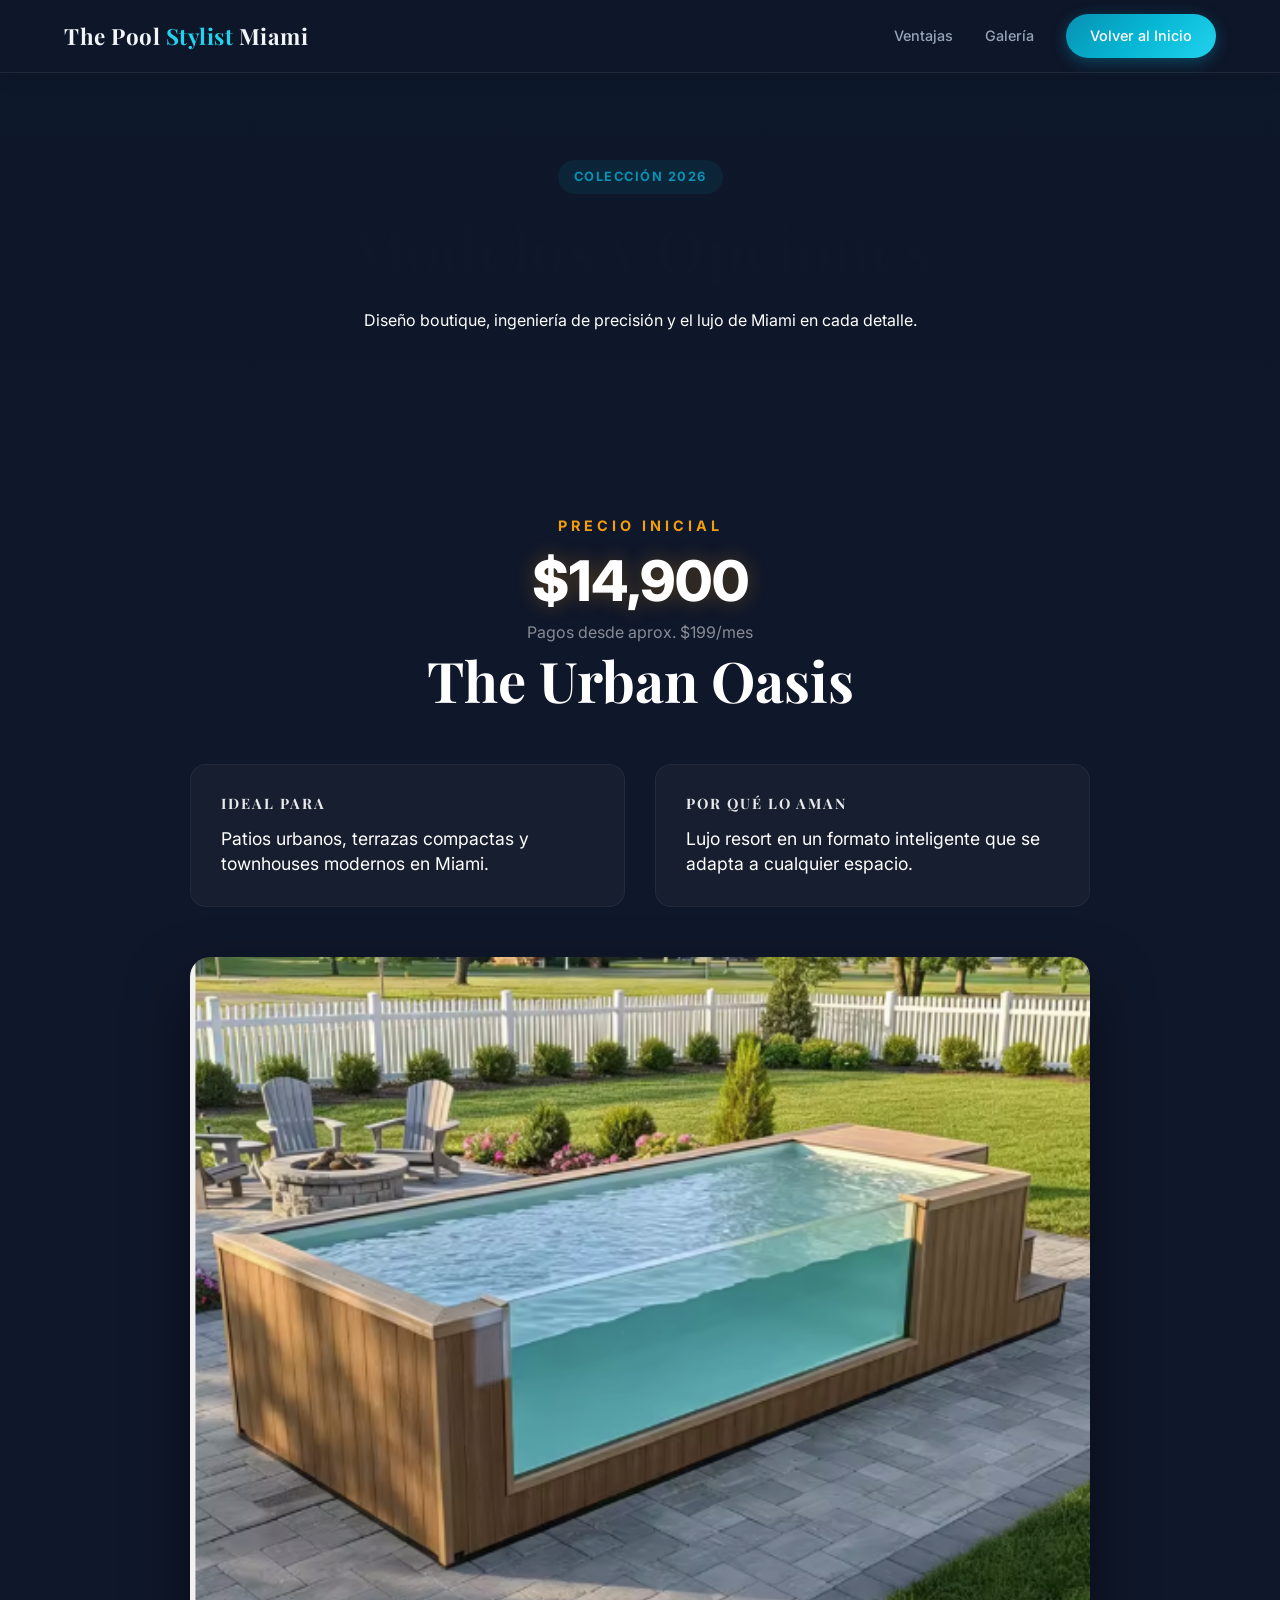
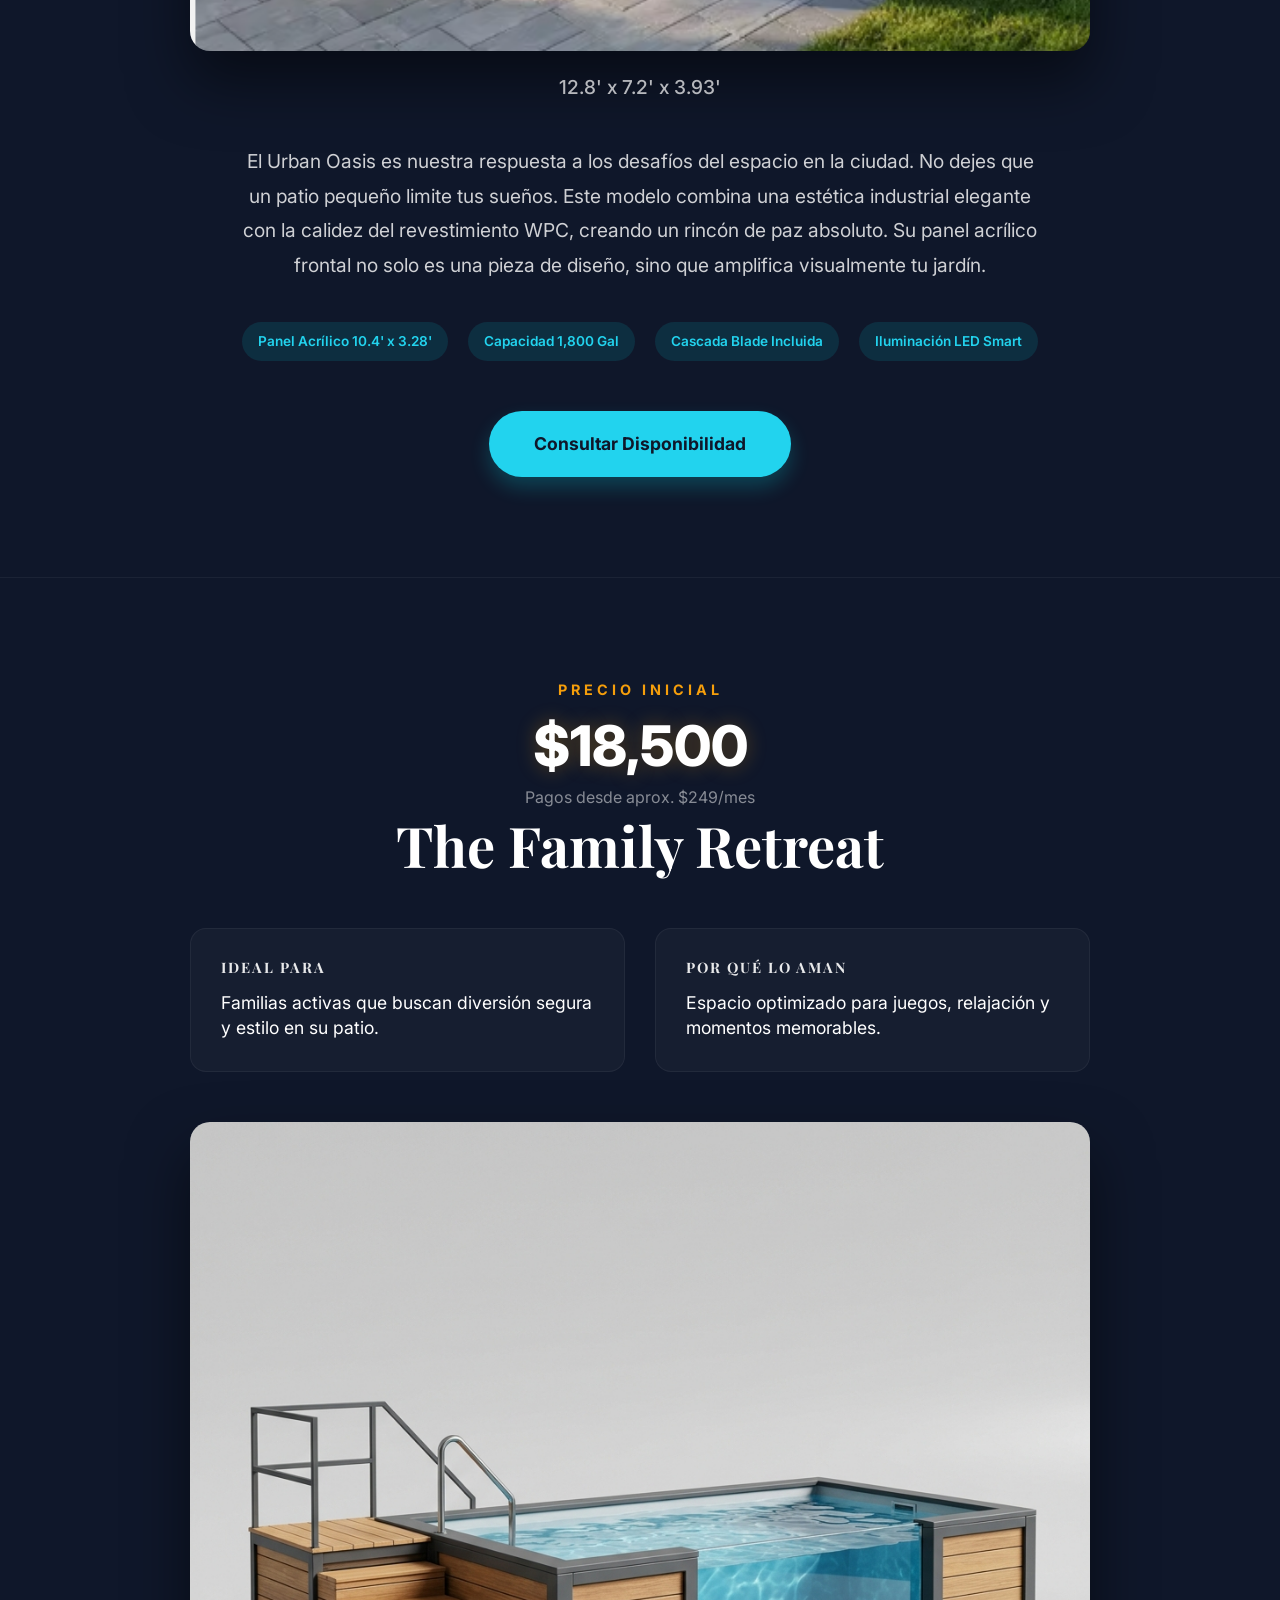
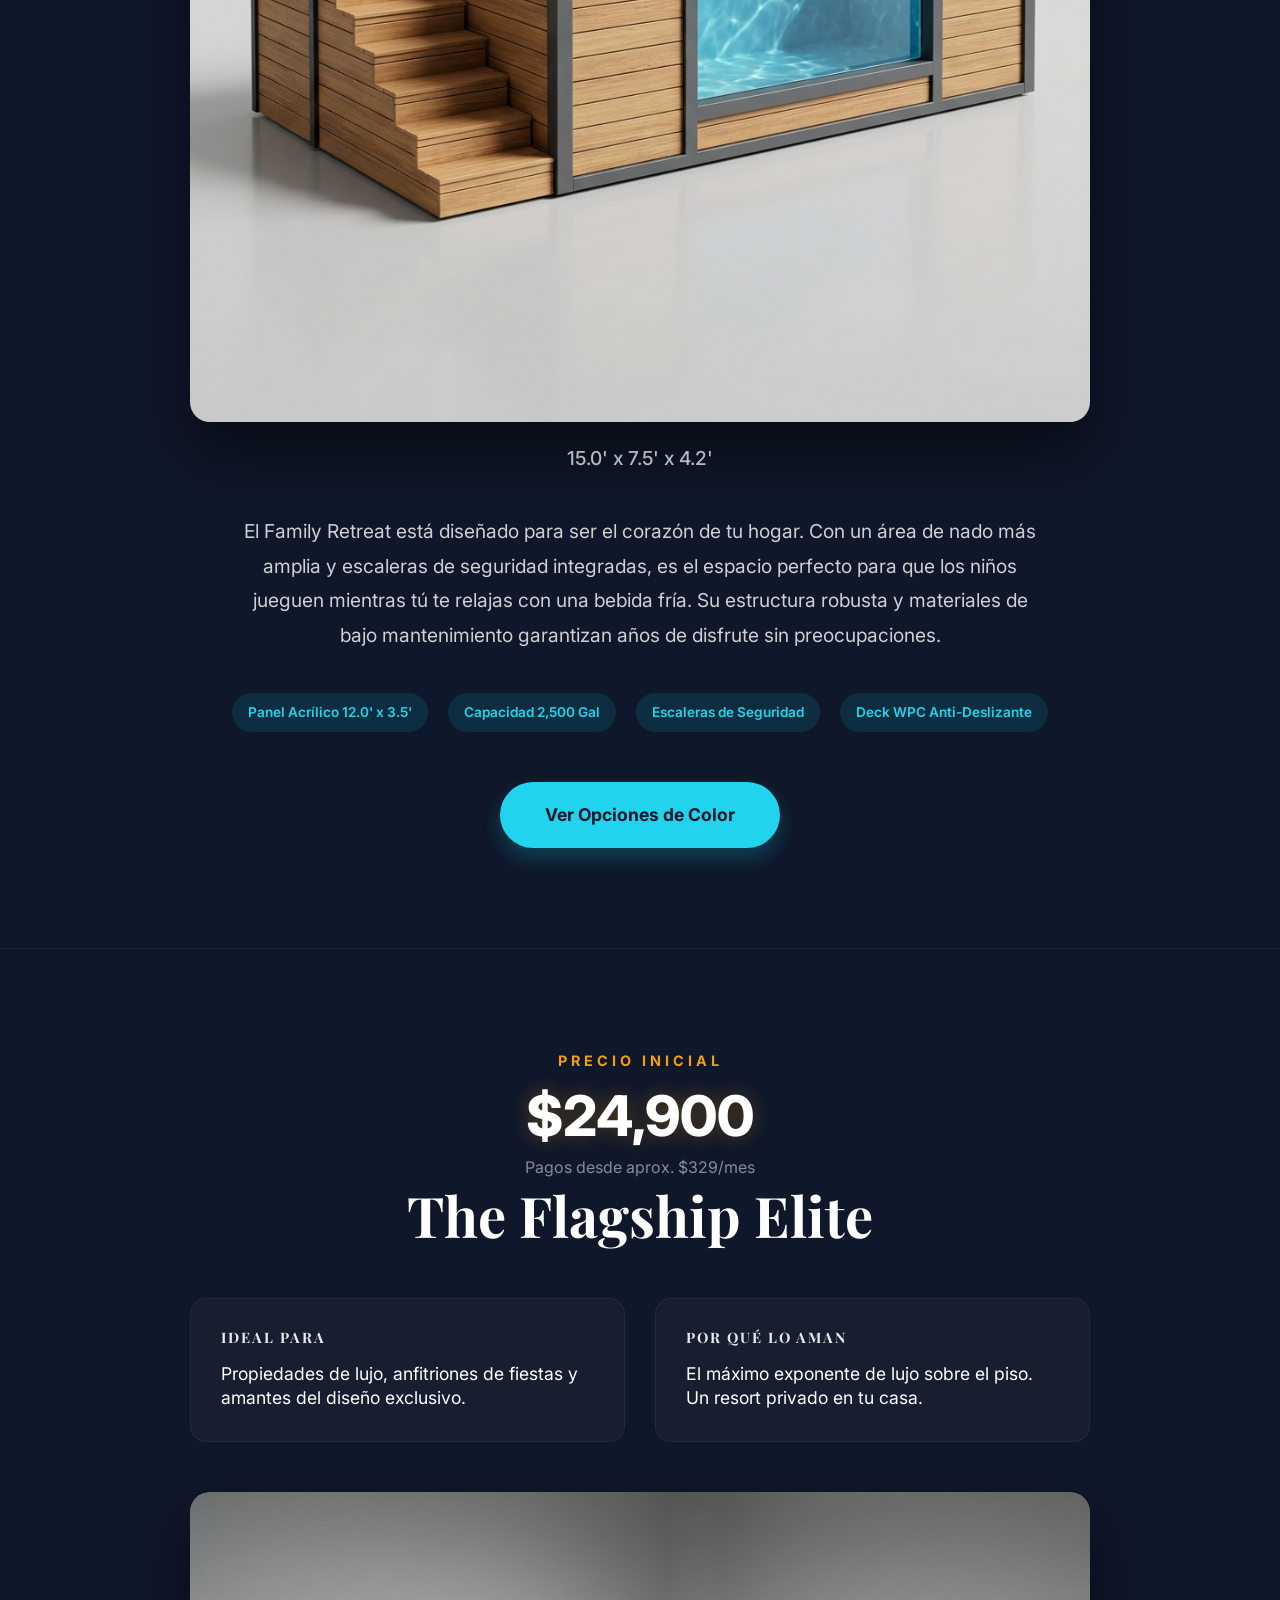
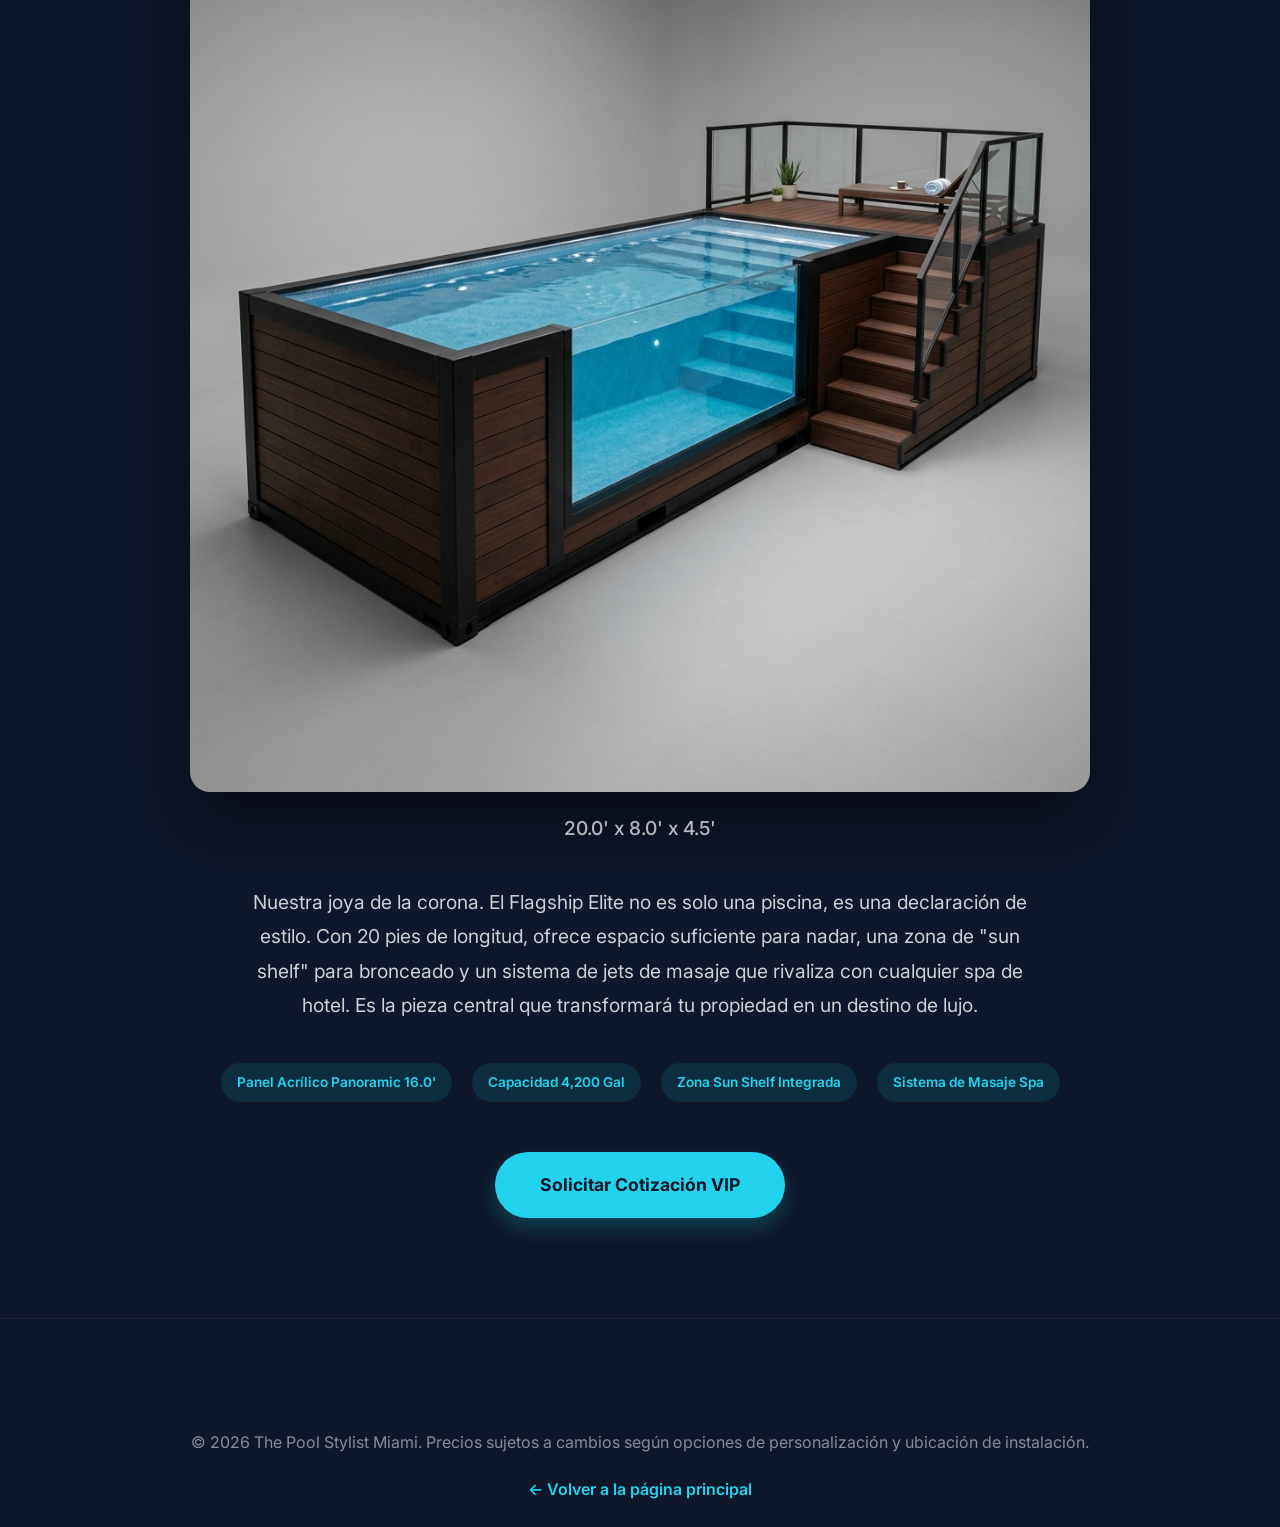
==== productos.html @ 575aed76 "Initial commit: The Pool Stylist Miami website" ====
<!DOCTYPE html>
<html lang="es">
<head>
  <meta charset="UTF-8">
  <meta name="viewport" content="width=device-width, initial-scale=1.0">
  <title>Modelos y Opciones | The Pool Stylist Miami</title>
  <meta name="description" content="Explora nuestra colección exclusiva de Container Pools. Diseños estandarizados para cada estilo de vida en Miami.">
  <link rel="stylesheet" href="style.css">
  <style>
    :root {
      --spacing-xl: 100px;
      --spacing-lg: 60px;
      --accent-cyan: var(--primary-light);
      --bg-dark: var(--dark);
    }
    
    body {
      background-color: var(--bg-dark);
      color: #fff;
    }
    
    .catalog-hero {
      padding: 160px 0 80px;
      text-align: center;
      background: linear-gradient(180deg, rgba(10, 25, 41, 0.5) 0%, var(--bg-dark) 100%);
    }

    .catalog-hero h1 {
      font-size: 4rem;
      margin-bottom: 20px;
    }

    .model-section {
      padding: var(--spacing-xl) 0;
      border-bottom: 1px solid rgba(255, 255, 255, 0.05);
    }

    .model-container {
      max-width: 900px;
      margin: 0 auto;
      text-align: center;
    }

    .model-header {
      margin-bottom: 40px;
    }

    .model-title {
      font-family: 'Playfair Display', serif;
      font-size: 3.5rem;
      color: #fff;
      margin-bottom: 10px;
    }

    .model-price {
      font-size: 0.9rem;
      color: var(--accent);
      text-transform: uppercase;
      letter-spacing: 4px;
      margin-bottom: 15px;
      display: block;
      font-weight: 700;
    }

    .price-value {
      font-size: 3.5rem;
      font-weight: 800;
      color: #fff;
      display: block;
      line-height: 1;
      margin-bottom: 10px;
      text-shadow: 0 0 20px rgba(245, 158, 11, 0.3);
    }

    .monthly-payment {
      font-size: 1rem;
      color: rgba(255, 255, 255, 0.5);
      margin-top: 5px;
      display: block;
    }

    .model-image-container {
      margin: 40px 0;
      position: relative;
    }

    .model-image-container img {
      width: 100%;
      border-radius: 20px;
      box-shadow: 0 30px 60px rgba(0, 0, 0, 0.5);
    }

    .model-dimensions {
      margin-top: 20px;
      font-size: 1.2rem;
      color: rgba(255, 255, 255, 0.7);
      font-weight: 500;
    }

    .model-highlights {
      display: grid;
      grid-template-columns: 1fr 1fr;
      gap: 30px;
      margin: 50px 0;
      text-align: left;
    }

    .highlight-box {
      background: rgba(255, 255, 255, 0.03);
      padding: 30px;
      border-radius: 16px;
      border: 1px solid rgba(255, 255, 255, 0.05);
    }

    .highlight-box h4 {
      color: #fff;
      font-size: 0.9rem;
      text-transform: uppercase;
      letter-spacing: 2px;
      margin-bottom: 15px;
      opacity: 0.9;
    }

    .highlight-box p {
      font-size: 1.1rem;
      color: #fff;
      line-height: 1.4;
    }

    .model-description {
      font-size: 1.2rem;
      line-height: 1.8;
      color: rgba(255, 255, 255, 0.8);
      margin-bottom: 40px;
      max-width: 800px;
      margin-left: auto;
      margin-right: auto;
    }

    .model-specs-list {
      display: flex;
      flex-wrap: wrap;
      justify-content: center;
      gap: 20px;
      margin-bottom: 50px;
    }

    .spec-tag {
      background: rgba(0, 243, 255, 0.1);
      color: var(--accent-cyan);
      padding: 8px 16px;
      border-radius: 50px;
      font-size: 0.85rem;
      font-weight: 600;
    }

    .model-cta {
      margin-top: 40px;
    }

    .btn-catalog {
      display: inline-block;
      padding: 18px 45px;
      background: var(--accent-cyan);
      color: var(--bg-dark);
      text-decoration: none;
      border-radius: 50px;
      font-weight: 700;
      font-size: 1.1rem;
      transition: all 0.3s ease;
      box-shadow: 0 10px 20px rgba(0, 243, 255, 0.2);
    }

    .btn-catalog:hover {
      transform: translateY(-3px);
      box-shadow: 0 15px 30px rgba(0, 243, 255, 0.4);
      background: #fff;
    }

    @media (max-width: 768px) {
      .model-title { font-size: 2.5rem; }
      .model-highlights { grid-template-columns: 1fr; }
      .catalog-hero h1 { font-size: 2.5rem; }
    }
  </style>
</head>
<body>

<!-- NAVBAR -->
<nav class="navbar scrolled">
  <div class="container">
    <a href="index.html" class="logo">The Pool <span>Stylist</span> Miami</a>
    <div class="nav-links">
      <a href="index.html#beneficios">Ventajas</a>
      <a href="index.html#galeria">Galería</a>
      <a href="index.html" class="nav-cta">Volver al Inicio</a>
    </div>
  </div>
</nav>

<!-- HERO CATALOG -->
<header class="catalog-hero">
  <div class="container">
    <span class="section-label">Colección 2026</span>
    <h1>Modelos y Opciones</h1>
    <p>Diseño boutique, ingeniería de precisión y el lujo de Miami en cada detalle.</p>
  </div>
</header>

<!-- MODEL 1: URBAN OASIS -->
<section class="model-section">
  <div class="container">
    <div class="model-container">
      <div class="model-header">
        <span class="model-price">Precio Inicial</span>
        <span class="price-value">$14,900</span>
        <span class="monthly-payment">Pagos desde aprox. $199/mes</span>
        <h2 class="model-title">The Urban Oasis</h2>
      </div>

      <div class="model-highlights">
        <div class="highlight-box">
          <h4>Ideal Para</h4>
          <p>Patios urbanos, terrazas compactas y townhouses modernos en Miami.</p>
        </div>
        <div class="highlight-box">
          <h4>Por qué lo aman</h4>
          <p>Lujo resort en un formato inteligente que se adapta a cualquier espacio.</p>
        </div>
      </div>

      <div class="model-image-container">
        <img src="img/model_12ft.png" alt="The Urban Oasis 13ft Container Pool">
        <p class="model-dimensions">12.8' x 7.2' x 3.93'</p>
      </div>

      <p class="model-description">
        El Urban Oasis es nuestra respuesta a los desafíos del espacio en la ciudad. No dejes que un patio pequeño limite tus sueños. Este modelo combina una estética industrial elegante con la calidez del revestimiento WPC, creando un rincón de paz absoluto. Su panel acrílico frontal no solo es una pieza de diseño, sino que amplifica visualmente tu jardín.
      </p>

      <div class="model-specs-list">
        <span class="spec-tag">Panel Acrílico 10.4' x 3.28'</span>
        <span class="spec-tag">Capacidad 1,800 Gal</span>
        <span class="spec-tag">Cascada Blade Incluida</span>
        <span class="spec-tag">Iluminación LED Smart</span>
      </div>

      <div class="model-cta">
        <a href="https://wa.me/1TUNUMERO?text=Hola%2C%20quiero%20más%20info%20sobre%20el%20modelo%20Urban%20Oasis" class="btn-catalog" target="_blank">Consultar Disponibilidad</a>
      </div>
    </div>
  </div>
</section>

<!-- MODEL 2: FAMILY RETREAT -->
<section class="model-section">
  <div class="container">
    <div class="model-container">
      <div class="model-header">
        <span class="model-price">Precio Inicial</span>
        <span class="price-value">$18,500</span>
        <span class="monthly-payment">Pagos desde aprox. $249/mes</span>
        <h2 class="model-title">The Family Retreat</h2>
      </div>

      <div class="model-highlights">
        <div class="highlight-box">
          <h4>Ideal Para</h4>
          <p>Familias activas que buscan diversión segura y estilo en su patio.</p>
        </div>
        <div class="highlight-box">
          <h4>Por qué lo aman</h4>
          <p>Espacio optimizado para juegos, relajación y momentos memorables.</p>
        </div>
      </div>

      <div class="model-image-container">
        <img src="img/model_15ft.png" alt="The Family Retreat 15ft Container Pool">
        <p class="model-dimensions">15.0' x 7.5' x 4.2'</p>
      </div>

      <p class="model-description">
        El Family Retreat está diseñado para ser el corazón de tu hogar. Con un área de nado más amplia y escaleras de seguridad integradas, es el espacio perfecto para que los niños jueguen mientras tú te relajas con una bebida fría. Su estructura robusta y materiales de bajo mantenimiento garantizan años de disfrute sin preocupaciones.
      </p>

      <div class="model-specs-list">
        <span class="spec-tag">Panel Acrílico 12.0' x 3.5'</span>
        <span class="spec-tag">Capacidad 2,500 Gal</span>
        <span class="spec-tag">Escaleras de Seguridad</span>
        <span class="spec-tag">Deck WPC Anti-Deslizante</span>
      </div>

      <div class="model-cta">
        <a href="https://wa.me/1TUNUMERO?text=Hola%2C%20quiero%20más%20info%20sobre%20el%20modelo%20Family%20Retreat" class="btn-catalog" target="_blank">Ver Opciones de Color</a>
      </div>
    </div>
  </div>
</section>

<!-- MODEL 3: FLAGSHIP ELITE -->
<section class="model-section">
  <div class="container">
    <div class="model-container">
      <div class="model-header">
        <span class="model-price">Precio Inicial</span>
        <span class="price-value">$24,900</span>
        <span class="monthly-payment">Pagos desde aprox. $329/mes</span>
        <h2 class="model-title">The Flagship Elite</h2>
      </div>

      <div class="model-highlights">
        <div class="highlight-box">
          <h4>Ideal Para</h4>
          <p>Propiedades de lujo, anfitriones de fiestas y amantes del diseño exclusivo.</p>
        </div>
        <div class="highlight-box">
          <h4>Por qué lo aman</h4>
          <p>El máximo exponente de lujo sobre el piso. Un resort privado en tu casa.</p>
        </div>
      </div>

      <div class="model-image-container">
        <img src="img/model_20ft.png" alt="The Flagship Elite 20ft Container Pool">
        <p class="model-dimensions">20.0' x 8.0' x 4.5'</p>
      </div>

      <p class="model-description">
        Nuestra joya de la corona. El Flagship Elite no es solo una piscina, es una declaración de estilo. Con 20 pies de longitud, ofrece espacio suficiente para nadar, una zona de "sun shelf" para bronceado y un sistema de jets de masaje que rivaliza con cualquier spa de hotel. Es la pieza central que transformará tu propiedad en un destino de lujo.
      </p>

      <div class="model-specs-list">
        <span class="spec-tag">Panel Acrílico Panoramic 16.0'</span>
        <span class="spec-tag">Capacidad 4,200 Gal</span>
        <span class="spec-tag">Zona Sun Shelf Integrada</span>
        <span class="spec-tag">Sistema de Masaje Spa</span>
      </div>

      <div class="model-cta">
        <a href="https://wa.me/1TUNUMERO?text=Hola%2C%20quiero%20una%20cotización%20VIP%20del%20modelo%20Flagship%20Elite" class="btn-catalog" target="_blank">Solicitar Cotización VIP</a>
      </div>
    </div>
  </div>
</section>

<!-- FOOTER -->
<footer class="footer">
  <div class="container" style="text-align: center; padding-top: 50px;">
    <p>© 2026 The Pool Stylist Miami. Precios sujetos a cambios según opciones de personalización y ubicación de instalación.</p>
    <a href="index.html" style="color: var(--accent-cyan); text-decoration: none; margin-top: 20px; display: inline-block; font-weight: 600;">← Volver a la página principal</a>
  </div>
</footer>

</body>
</html>
---- style.css ----
@import url('https://fonts.googleapis.com/css2?family=Inter:wght@300;400;500;600;700;800;900&family=Playfair+Display:wght@400;500;600;700&display=swap');

:root {
  --primary: #0891b2;
  --primary-dark: #0e7490;
  --primary-light: #22d3ee;
  --accent: #f59e0b;
  --accent-light: #fbbf24;
  --dark: #0f172a;
  --dark-light: #1e293b;
  --surface: #ffffff;
  --surface-alt: #f8fafc;
  --text: #334155;
  --text-light: #94a3b8;
  --text-white: #f1f5f9;
  --gradient-pool: linear-gradient(135deg, #0891b2 0%, #06b6d4 50%, #22d3ee 100%);
  --gradient-dark: linear-gradient(135deg, #0f172a 0%, #1e293b 100%);
  --gradient-gold: linear-gradient(135deg, #f59e0b 0%, #fbbf24 100%);
  --shadow-sm: 0 1px 3px rgba(0,0,0,0.08);
  --shadow-md: 0 4px 20px rgba(0,0,0,0.12);
  --shadow-lg: 0 10px 40px rgba(0,0,0,0.15);
  --shadow-glow: 0 0 30px rgba(8,145,178,0.3);
  --radius: 16px;
  --radius-sm: 8px;
  --transition: all 0.4s cubic-bezier(0.25, 0.46, 0.45, 0.94);
}

*, *::before, *::after { margin: 0; padding: 0; box-sizing: border-box; }

html { scroll-behavior: smooth; scroll-padding-top: 80px; }

body {
  font-family: 'Inter', system-ui, sans-serif;
  color: var(--text);
  background: var(--surface);
  line-height: 1.7;
  overflow-x: hidden;
}

h1, h2, h3, h4 { font-family: 'Playfair Display', serif; color: var(--dark); line-height: 1.2; }

a { text-decoration: none; color: inherit; }
img { max-width: 100%; height: auto; display: block; }
ul { list-style: none; }

.container { max-width: 1200px; margin: 0 auto; padding: 0 24px; }

/* ===================== NAVBAR ===================== */
.navbar {
  position: fixed; top: 0; left: 0; right: 0; z-index: 1000;
  background: rgba(15, 23, 42, 0.85);
  backdrop-filter: blur(20px);
  border-bottom: 1px solid rgba(255,255,255,0.08);
  transition: var(--transition);
}
.navbar.scrolled { background: rgba(15, 23, 42, 0.97); box-shadow: var(--shadow-md); }
.navbar .container {
  display: flex; align-items: center; justify-content: space-between;
  height: 72px;
}
.logo {
  font-family: 'Playfair Display', serif; font-size: 1.4rem; font-weight: 700;
  color: var(--text-white); letter-spacing: 0.5px;
}
.logo span { color: var(--primary-light); }
.nav-links { display: flex; gap: 32px; align-items: center; }
.nav-links a {
  color: var(--text-light); font-size: 0.9rem; font-weight: 500;
  transition: var(--transition); position: relative;
}
.nav-links a::after {
  content: ''; position: absolute; bottom: -4px; left: 0; width: 0; height: 2px;
  background: var(--primary-light); transition: var(--transition);
}
.nav-links a:hover { color: var(--text-white); }
.nav-links a:hover::after { width: 100%; }
.nav-cta {
  background: var(--gradient-pool); color: white !important;
  padding: 10px 24px; border-radius: 50px; font-weight: 600;
  box-shadow: 0 4px 15px rgba(8,145,178,0.4);
  transition: var(--transition);
}
.nav-cta:hover { transform: translateY(-2px); box-shadow: 0 6px 25px rgba(8,145,178,0.5); }
.nav-cta::after { display: none !important; }
.menu-toggle {
  display: none; background: none; border: none; cursor: pointer;
  flex-direction: column; gap: 5px;
}
.menu-toggle span {
  width: 24px; height: 2px; background: var(--text-white);
  transition: var(--transition); display: block;
}

/* ===================== HERO ===================== */
.hero {
  position: relative; min-height: 100vh; display: flex; align-items: center;
  overflow: hidden;
}
.hero-bg {
  position: absolute; inset: 0;
  background: url('img/hero.png') center/cover no-repeat;
}
.hero-bg::after {
  content: ''; position: absolute; inset: 0;
  background: linear-gradient(135deg, rgba(15,23,42,0.8) 0%, rgba(14,116,144,0.4) 100%);
}
.hero-content {
  position: relative; z-index: 2; max-width: 680px;
  padding: 120px 0 80px;
}
.hero-badge {
  display: inline-flex; align-items: center; gap: 8px;
  background: rgba(255,255,255,0.1); backdrop-filter: blur(10px);
  border: 1px solid rgba(255,255,255,0.2);
  padding: 8px 20px; border-radius: 50px;
  color: var(--primary-light); font-size: 0.85rem; font-weight: 600;
  margin-bottom: 24px;
  animation: fadeInUp 0.8s ease;
}
.hero h1 {
  font-size: clamp(2.5rem, 5vw, 4rem); color: white;
  margin-bottom: 20px;
  animation: fadeInUp 0.8s ease 0.2s both;
}
.hero h1 em {
  font-style: normal;
  background: var(--gradient-pool);
  -webkit-background-clip: text; -webkit-text-fill-color: transparent;
  background-clip: text;
}
.hero p {
  font-size: 1.15rem; color: rgba(255,255,255,0.8);
  margin-bottom: 36px; max-width: 520px;
  animation: fadeInUp 0.8s ease 0.4s both;
}
.hero-actions {
  display: flex; gap: 16px; flex-wrap: wrap;
  animation: fadeInUp 0.8s ease 0.6s both;
}
.btn-primary {
  display: inline-flex; align-items: center; gap: 8px;
  background: var(--gradient-pool); color: white;
  padding: 16px 36px; border-radius: 50px;
  font-weight: 700; font-size: 1rem;
  box-shadow: 0 4px 20px rgba(8,145,178,0.5);
  transition: var(--transition); border: none; cursor: pointer;
}
.btn-primary:hover { transform: translateY(-3px); box-shadow: 0 8px 30px rgba(8,145,178,0.6); }
.btn-secondary {
  display: inline-flex; align-items: center; gap: 8px;
  background: rgba(255,255,255,0.1); backdrop-filter: blur(10px);
  border: 1px solid rgba(255,255,255,0.3);
  color: white; padding: 16px 36px; border-radius: 50px;
  font-weight: 600; font-size: 1rem;
  transition: var(--transition); cursor: pointer;
}
.btn-secondary:hover { background: rgba(255,255,255,0.2); transform: translateY(-2px); }
.hero-stats {
  display: flex; gap: 48px; margin-top: 60px;
  animation: fadeInUp 0.8s ease 0.8s both;
}
.hero-stat h3 {
  font-family: 'Inter', sans-serif; font-size: 2rem;
  color: var(--primary-light); font-weight: 800;
}
.hero-stat p { font-size: 0.85rem; color: rgba(255,255,255,0.6); font-weight: 500; }

/* ===================== SECTIONS ===================== */
.section { padding: 100px 0; }
.section-header { text-align: center; max-width: 640px; margin: 0 auto 60px; }
.section-label {
  display: inline-block; background: rgba(8,145,178,0.1);
  color: var(--primary); padding: 6px 16px; border-radius: 50px;
  font-size: 0.8rem; font-weight: 700; text-transform: uppercase;
  letter-spacing: 1.5px; margin-bottom: 16px;
}
.section-header h2 { font-size: clamp(2rem, 3.5vw, 2.8rem); margin-bottom: 16px; }
.section-header p { color: var(--text-light); font-size: 1.05rem; }

/* ===================== BENEFITS ===================== */
.benefits-grid {
  display: grid; grid-template-columns: repeat(auto-fit, minmax(280px, 1fr));
  gap: 24px;
}
.benefit-card {
  background: var(--surface); border: 1px solid rgba(0,0,0,0.06);
  border-radius: var(--radius); padding: 36px 28px;
  transition: var(--transition); position: relative; overflow: hidden;
}
.benefit-card::before {
  content: ''; position: absolute; top: 0; left: 0; right: 0; height: 3px;
  background: var(--gradient-pool); transform: scaleX(0);
  transition: var(--transition); transform-origin: left;
}
.benefit-card:hover { transform: translateY(-8px); box-shadow: var(--shadow-lg); }
.benefit-card:hover::before { transform: scaleX(1); }
.benefit-icon {
  width: 56px; height: 56px; border-radius: 14px;
  background: rgba(8,145,178,0.1); display: flex; align-items: center;
  justify-content: center; font-size: 1.6rem; margin-bottom: 20px;
}
.benefit-card h3 { font-family: 'Inter', sans-serif; font-size: 1.15rem; font-weight: 700; margin-bottom: 10px; }
.benefit-card p { color: var(--text-light); font-size: 0.95rem; }

/* ===================== GALLERY ===================== */
.gallery-section { background: var(--gradient-dark); color: white; }
.gallery-section .section-label { background: rgba(34,211,238,0.15); color: var(--primary-light); }
.gallery-section .section-header h2 { color: white; }
.gallery-section .section-header p { color: rgba(255,255,255,0.6); }
.gallery-grid {
  display: grid; grid-template-columns: repeat(auto-fit, minmax(340px, 1fr));
  gap: 20px;
}
.gallery-item {
  position: relative; border-radius: var(--radius); overflow: hidden;
  aspect-ratio: 16/10; cursor: pointer;
}
.gallery-item img {
  width: 100%; height: 100%; object-fit: cover;
  transition: transform 0.6s ease;
}
.gallery-item:hover img { transform: scale(1.08); }
.gallery-overlay {
  position: absolute; inset: 0;
  background: linear-gradient(to top, rgba(15,23,42,0.8) 0%, transparent 60%);
  display: flex; align-items: flex-end; padding: 24px;
  opacity: 0; transition: var(--transition);
}
.gallery-item:hover .gallery-overlay { opacity: 1; }
.gallery-overlay h4 { font-family: 'Inter', sans-serif; color: white; font-size: 1rem; }

/* ===================== PROCESS ===================== */
.process-track {
  display: grid; grid-template-columns: repeat(auto-fit, minmax(240px, 1fr));
  gap: 32px; position: relative;
}
.process-step {
  text-align: center; padding: 32px 20px;
  position: relative;
}
.step-number {
  width: 64px; height: 64px; border-radius: 50%;
  background: var(--gradient-pool); color: white;
  display: flex; align-items: center; justify-content: center;
  font-family: 'Playfair Display', serif; font-size: 1.5rem; font-weight: 700;
  margin: 0 auto 20px; box-shadow: 0 4px 20px rgba(8,145,178,0.35);
}
.process-step h3 { font-family: 'Inter', sans-serif; font-size: 1.1rem; font-weight: 700; margin-bottom: 8px; }
.process-step p { color: var(--text-light); font-size: 0.9rem; }

/* ===================== TESTIMONIALS ===================== */
.testimonials-section { background: var(--surface-alt); }
.testimonials-grid {
  display: grid; grid-template-columns: repeat(auto-fit, minmax(320px, 1fr));
  gap: 24px;
}
.testimonial-card {
  background: white; border-radius: var(--radius); padding: 32px;
  box-shadow: var(--shadow-sm); transition: var(--transition);
  border: 1px solid rgba(0,0,0,0.04);
}
.testimonial-card:hover { box-shadow: var(--shadow-md); transform: translateY(-4px); }
.testimonial-stars { color: var(--accent); font-size: 1.1rem; margin-bottom: 16px; letter-spacing: 2px; }
.testimonial-card blockquote {
  font-size: 1rem; font-style: italic; color: var(--text);
  margin-bottom: 20px; line-height: 1.8;
}
.testimonial-author { display: flex; align-items: center; gap: 12px; }
.author-avatar {
  width: 44px; height: 44px; border-radius: 50%;
  background: var(--gradient-pool); display: flex; align-items: center;
  justify-content: center; color: white; font-weight: 700; font-size: 1rem;
}
.author-info h4 { font-family: 'Inter', sans-serif; font-size: 0.9rem; font-weight: 700; }
.author-info p { font-size: 0.8rem; color: var(--text-light); }

/* ===================== CTA ===================== */
.cta-section {
  background: var(--gradient-dark); position: relative; overflow: hidden;
  text-align: center; padding: 100px 0;
}
.cta-section::before {
  content: ''; position: absolute; top: -50%; right: -20%;
  width: 600px; height: 600px; border-radius: 50%;
  background: radial-gradient(circle, rgba(8,145,178,0.2), transparent 70%);
}
.cta-section h2 { color: white; font-size: clamp(2rem, 4vw, 3rem); margin-bottom: 16px; }
.cta-section p { color: rgba(255,255,255,0.7); font-size: 1.1rem; max-width: 520px; margin: 0 auto 36px; }
.cta-buttons { display: flex; gap: 16px; justify-content: center; flex-wrap: wrap; }
.btn-whatsapp {
  display: inline-flex; align-items: center; gap: 10px;
  background: #25d366; color: white;
  padding: 16px 36px; border-radius: 50px;
  font-weight: 700; font-size: 1.05rem;
  box-shadow: 0 4px 20px rgba(37,211,102,0.4);
  transition: var(--transition); border: none; cursor: pointer;
}
.btn-whatsapp:hover { transform: translateY(-3px); box-shadow: 0 8px 30px rgba(37,211,102,0.5); }

/* ===================== CONTACT FORM ===================== */
.contact-section { background: var(--surface-alt); }
.contact-grid {
  display: grid; grid-template-columns: 1fr 1fr; gap: 48px;
  align-items: start;
}
.contact-info h3 { font-size: 1.8rem; margin-bottom: 16px; }
.contact-info p { color: var(--text-light); margin-bottom: 32px; }
.contact-detail {
  display: flex; align-items: center; gap: 16px;
  margin-bottom: 20px;
}
.contact-detail-icon {
  width: 48px; height: 48px; border-radius: 12px;
  background: rgba(8,145,178,0.1);
  display: flex; align-items: center; justify-content: center;
  font-size: 1.2rem; flex-shrink: 0;
}
.contact-detail h4 { font-family: 'Inter', sans-serif; font-size: 0.9rem; font-weight: 700; }
.contact-detail p { font-size: 0.85rem; color: var(--text-light); margin: 0; }
.contact-form {
  background: white; border-radius: var(--radius); padding: 40px;
  box-shadow: var(--shadow-md);
}
.form-group { margin-bottom: 20px; }
.form-group label {
  display: block; font-size: 0.85rem; font-weight: 600;
  color: var(--dark); margin-bottom: 6px;
}
.form-group input, .form-group textarea, .form-group select {
  width: 100%; padding: 14px 16px; border: 1.5px solid #e2e8f0;
  border-radius: var(--radius-sm); font-family: 'Inter', sans-serif;
  font-size: 0.95rem; transition: var(--transition);
  background: var(--surface-alt);
}
.form-group input:focus, .form-group textarea:focus, .form-group select:focus {
  outline: none; border-color: var(--primary);
  box-shadow: 0 0 0 3px rgba(8,145,178,0.15);
}
.form-group textarea { resize: vertical; min-height: 100px; }
.form-submit {
  width: 100%; padding: 16px; background: var(--gradient-pool);
  color: white; border: none; border-radius: 50px;
  font-size: 1rem; font-weight: 700; cursor: pointer;
  transition: var(--transition);
}
.form-submit:hover { transform: translateY(-2px); box-shadow: 0 6px 25px rgba(8,145,178,0.4); }

/* ===================== FOOTER ===================== */
.footer {
  background: var(--dark); color: rgba(255,255,255,0.5);
  padding: 60px 0 24px;
}
.footer-grid {
  display: grid; grid-template-columns: 2fr 1fr 1fr;
  gap: 48px; margin-bottom: 40px;
}
.footer-brand .logo { font-size: 1.3rem; margin-bottom: 12px; display: inline-block; }
.footer-brand p { font-size: 0.9rem; line-height: 1.7; max-width: 320px; }
.footer h4 {
  font-family: 'Inter', sans-serif; color: var(--text-white);
  font-size: 0.9rem; font-weight: 700; margin-bottom: 20px;
  text-transform: uppercase; letter-spacing: 1px;
}
.footer ul li { margin-bottom: 10px; }
.footer ul a { color: rgba(255,255,255,0.5); font-size: 0.9rem; transition: var(--transition); }
.footer ul a:hover { color: var(--primary-light); }
.footer-bottom {
  border-top: 1px solid rgba(255,255,255,0.08);
  padding-top: 24px; text-align: center; font-size: 0.8rem;
}
.social-links { display: flex; gap: 12px; margin-top: 16px; }
.social-link {
  width: 40px; height: 40px; border-radius: 50%;
  background: rgba(255,255,255,0.08); display: flex;
  align-items: center; justify-content: center;
  color: rgba(255,255,255,0.6); font-size: 1rem;
  transition: var(--transition);
}
.social-link:hover { background: var(--primary); color: white; transform: translateY(-3px); }

/* ===================== ANIMATIONS ===================== */
@keyframes fadeInUp {
  from { opacity: 0; transform: translateY(30px); }
  to { opacity: 1; transform: translateY(0); }
}
.reveal {
  opacity: 0; transform: translateY(30px);
  transition: opacity 0.8s ease, transform 0.8s ease;
}
.reveal.active { opacity: 1; transform: translateY(0); }

/* ===================== FLOATING WHATSAPP ===================== */
.whatsapp-float {
  position: fixed; bottom: 24px; right: 24px; z-index: 999;
  width: 60px; height: 60px; border-radius: 50%;
  background: #25d366; color: white;
  display: flex; align-items: center; justify-content: center;
  font-size: 1.8rem; box-shadow: 0 4px 20px rgba(37,211,102,0.5);
  transition: var(--transition); cursor: pointer;
  animation: pulse 2s infinite;
}
.whatsapp-float:hover { transform: scale(1.1); }
@keyframes pulse {
  0%, 100% { box-shadow: 0 4px 20px rgba(37,211,102,0.5); }
  50% { box-shadow: 0 4px 35px rgba(37,211,102,0.8); }
}

/* ===================== RESPONSIVE ===================== */
@media (max-width: 768px) {
  .nav-links { display: none; position: absolute; top: 72px; left: 0; right: 0;
    background: rgba(15,23,42,0.97); flex-direction: column;
    padding: 24px; gap: 16px; backdrop-filter: blur(20px);
  }
  .nav-links.open { display: flex; }
  .menu-toggle { display: flex; }
  .hero-stats { gap: 24px; flex-wrap: wrap; }
  .gallery-grid { grid-template-columns: 1fr; }
  .contact-grid { grid-template-columns: 1fr; }
  .footer-grid { grid-template-columns: 1fr; gap: 32px; }
  .hero-content { padding: 100px 0 60px; }
}
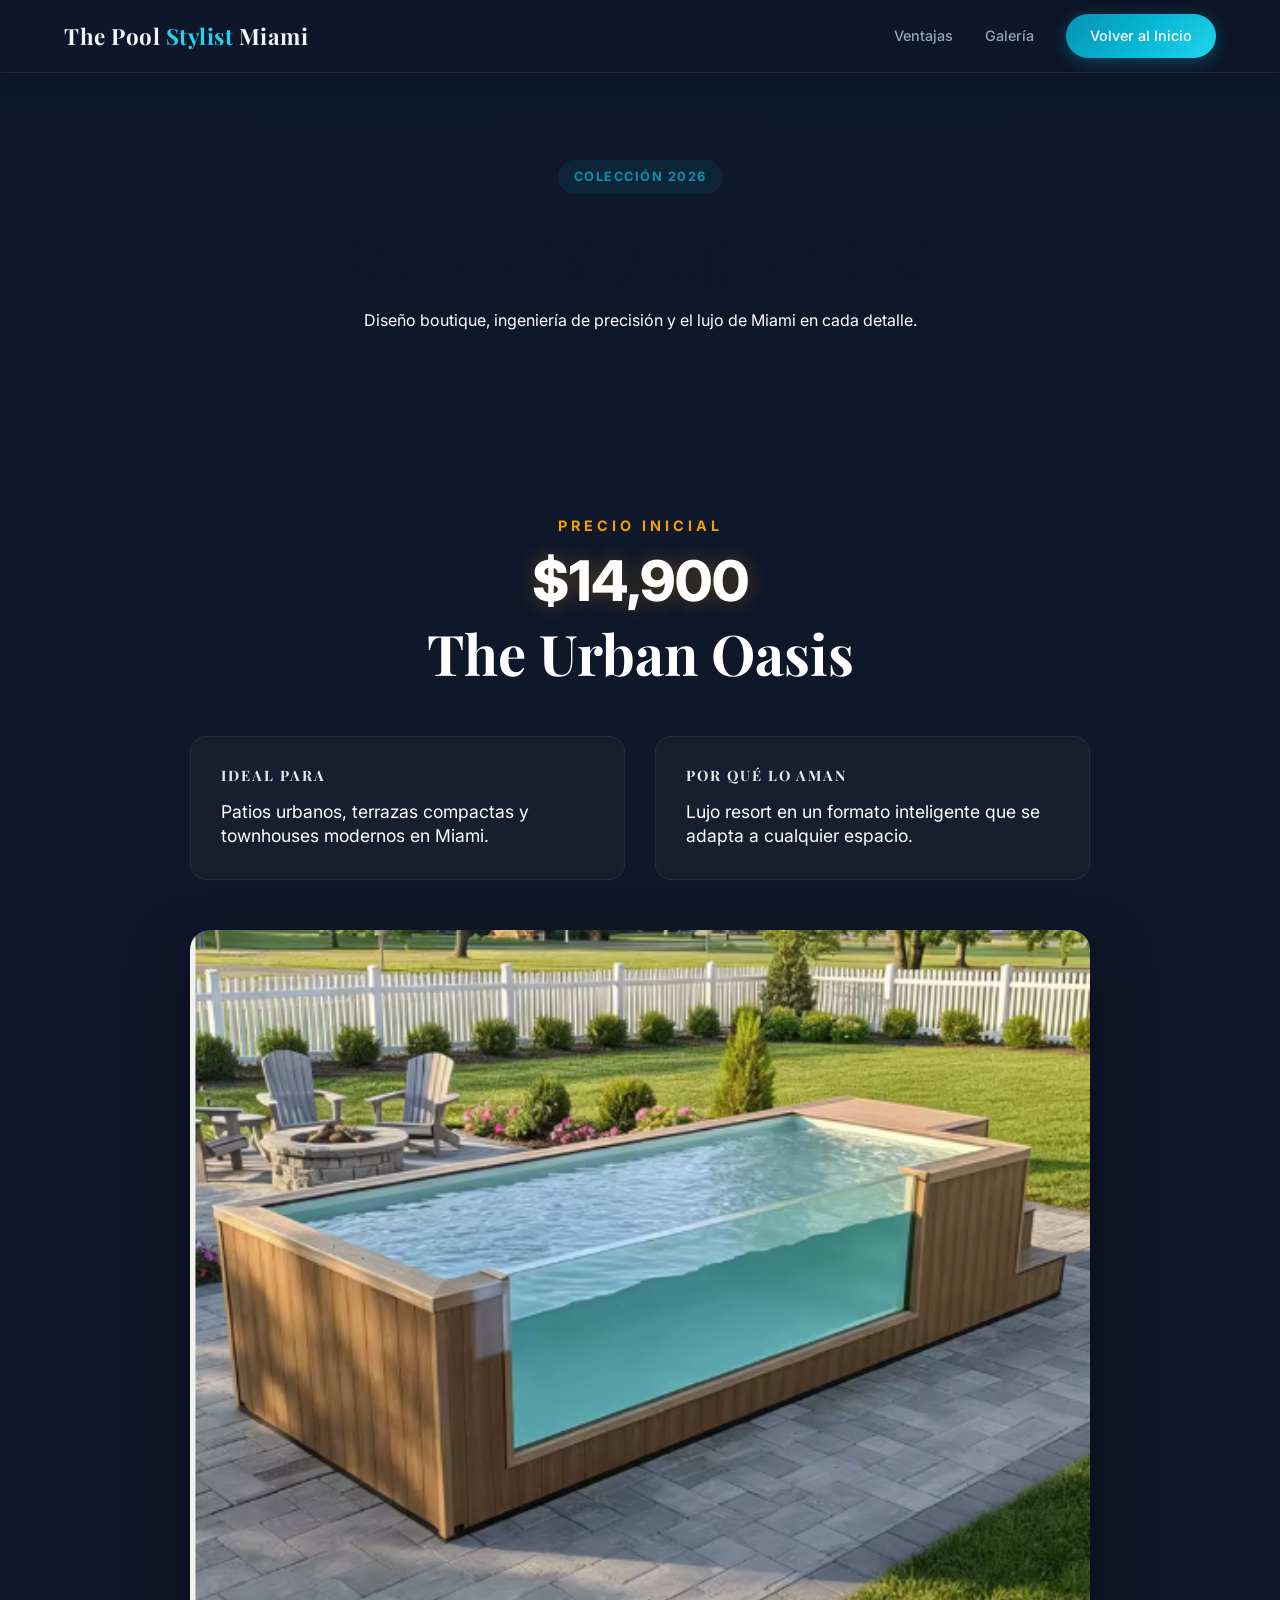
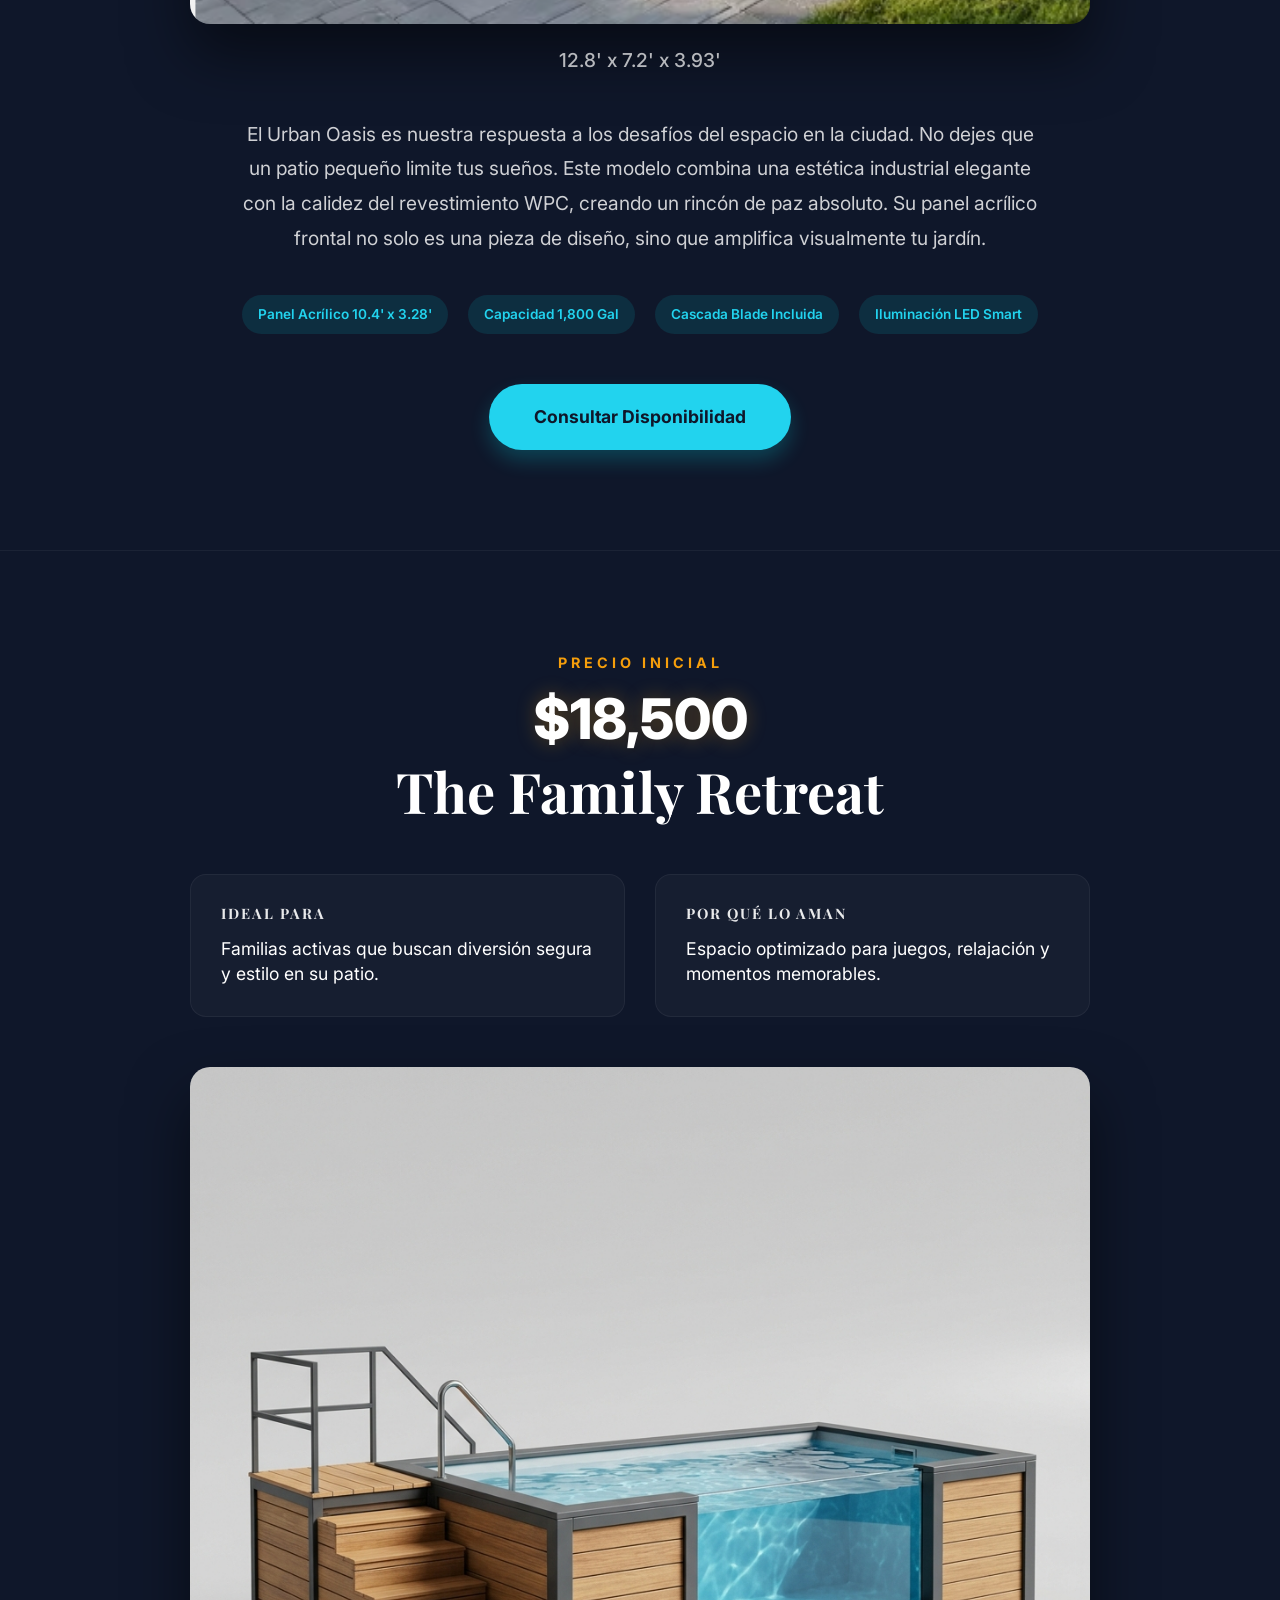
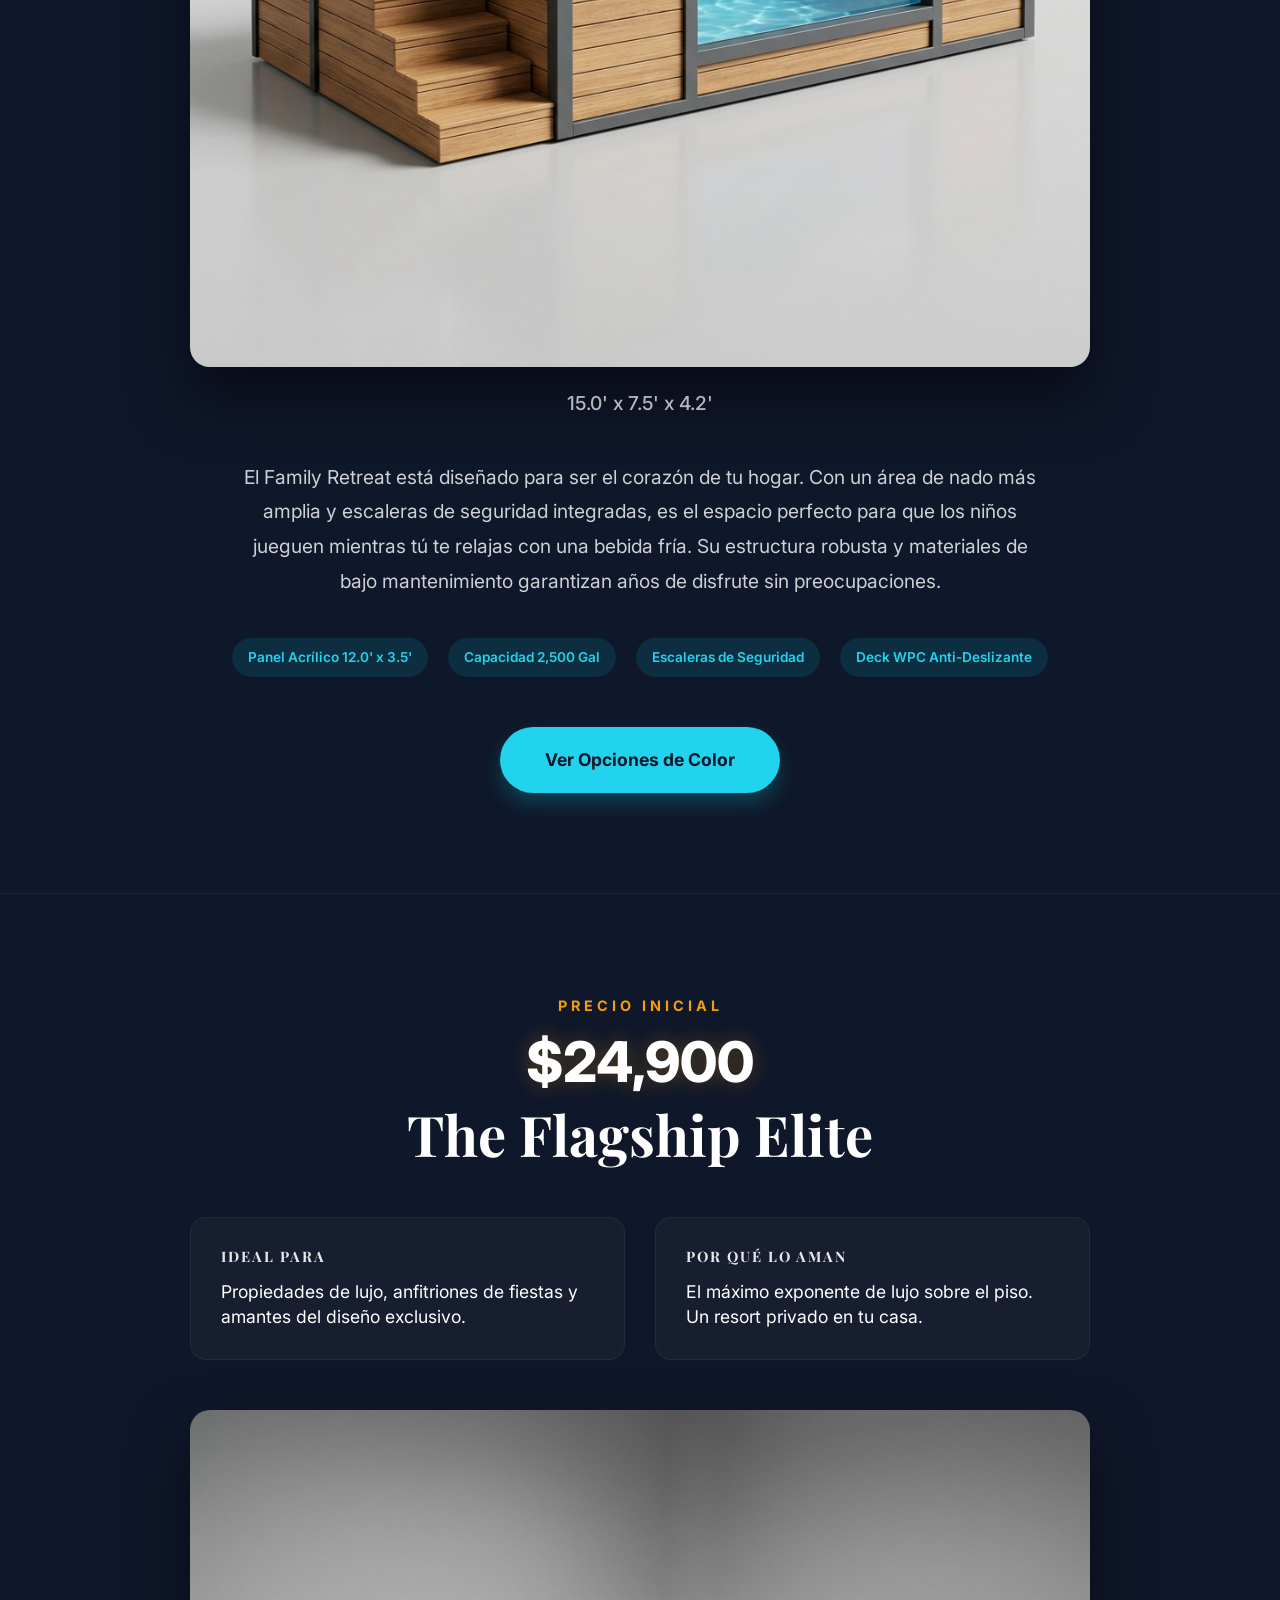
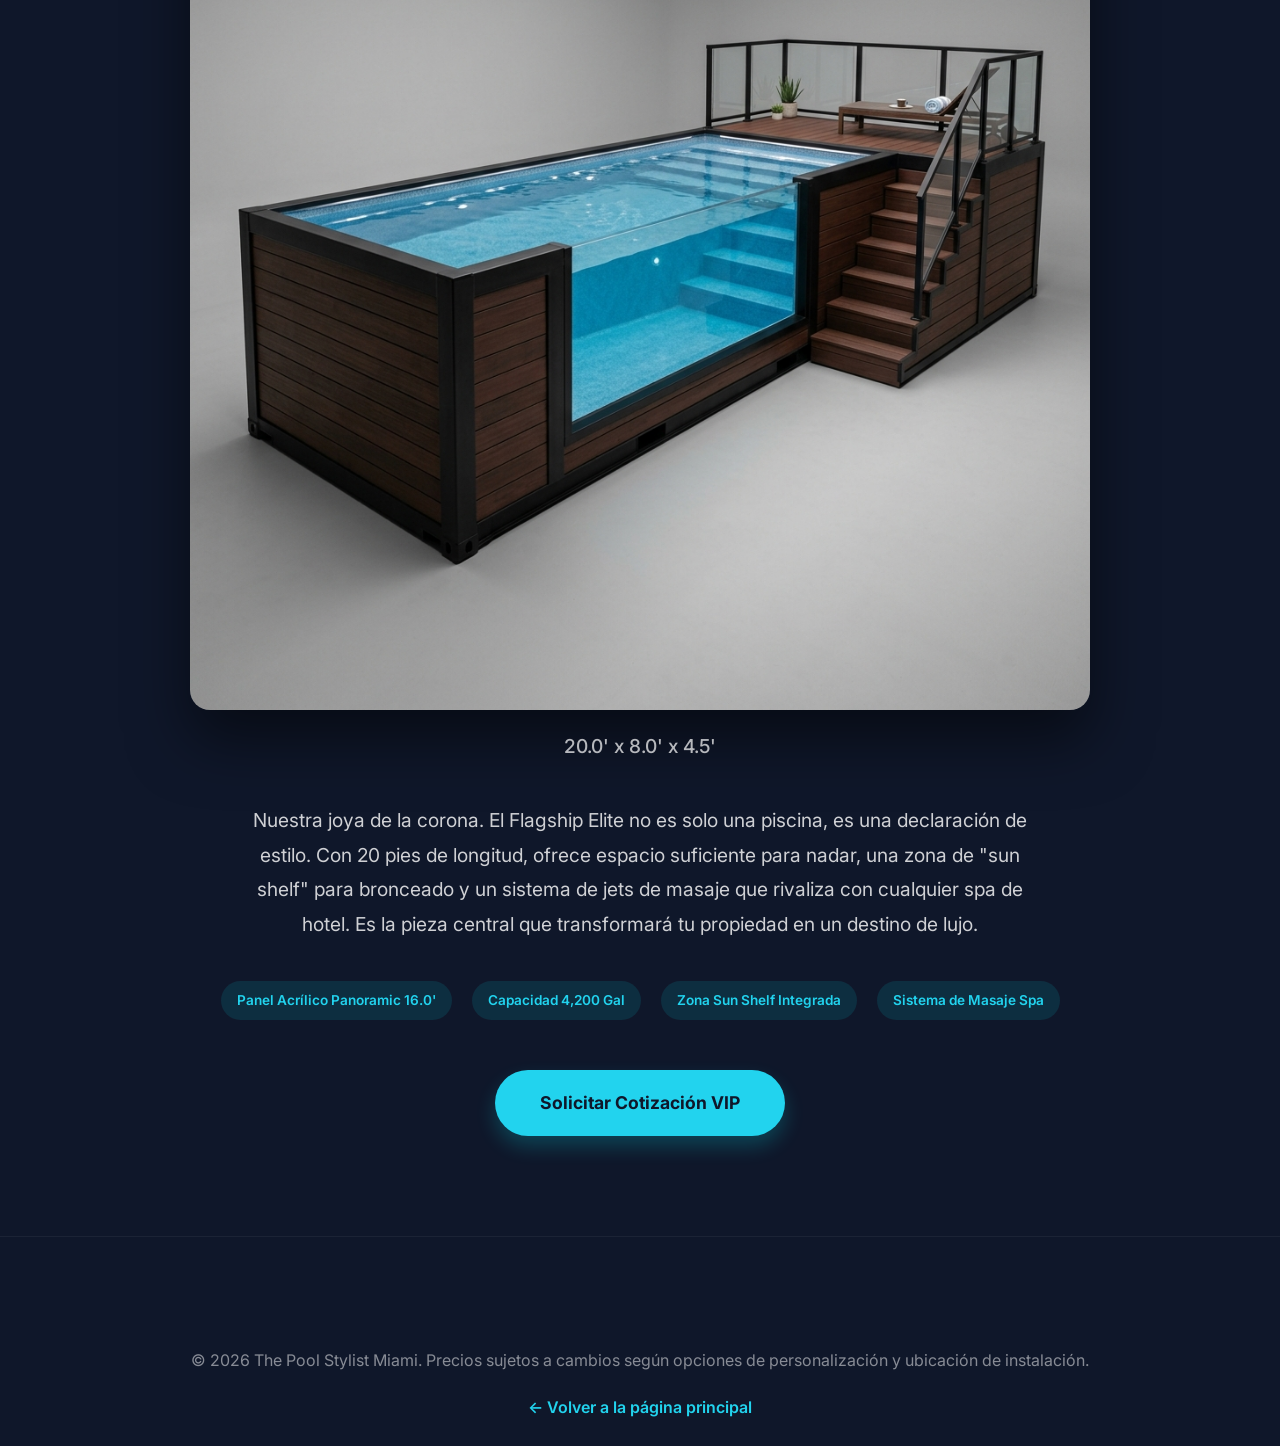
==== commit ffcd4f49: "Remove monthly payment estimates from all models" ====
--- a/productos.html
+++ b/productos.html
@@ -72,12 +72,7 @@
       text-shadow: 0 0 20px rgba(245, 158, 11, 0.3);
     }
 
-    .monthly-payment {
-      font-size: 1rem;
-      color: rgba(255, 255, 255, 0.5);
-      margin-top: 5px;
-      display: block;
-    }
+
 
     .model-image-container {
       margin: 40px 0;
@@ -214,7 +209,7 @@
       <div class="model-header">
         <span class="model-price">Precio Inicial</span>
         <span class="price-value">$14,900</span>
-        <span class="monthly-payment">Pagos desde aprox. $199/mes</span>
+
         <h2 class="model-title">The Urban Oasis</h2>
       </div>
 
@@ -259,7 +254,7 @@
       <div class="model-header">
         <span class="model-price">Precio Inicial</span>
         <span class="price-value">$18,500</span>
-        <span class="monthly-payment">Pagos desde aprox. $249/mes</span>
+
         <h2 class="model-title">The Family Retreat</h2>
       </div>
 
@@ -304,7 +299,7 @@
       <div class="model-header">
         <span class="model-price">Precio Inicial</span>
         <span class="price-value">$24,900</span>
-        <span class="monthly-payment">Pagos desde aprox. $329/mes</span>
+
         <h2 class="model-title">The Flagship Elite</h2>
       </div>
 
--- a/style.css
+++ b/style.css
@@ -102,7 +102,7 @@
 }
 .hero-bg::after {
   content: ''; position: absolute; inset: 0;
-  background: linear-gradient(135deg, rgba(15,23,42,0.8) 0%, rgba(14,116,144,0.4) 100%);
+  background: linear-gradient(135deg, rgba(15,23,42,0.55) 0%, rgba(14,116,144,0.25) 100%);
 }
 .hero-content {
   position: relative; z-index: 2; max-width: 680px;
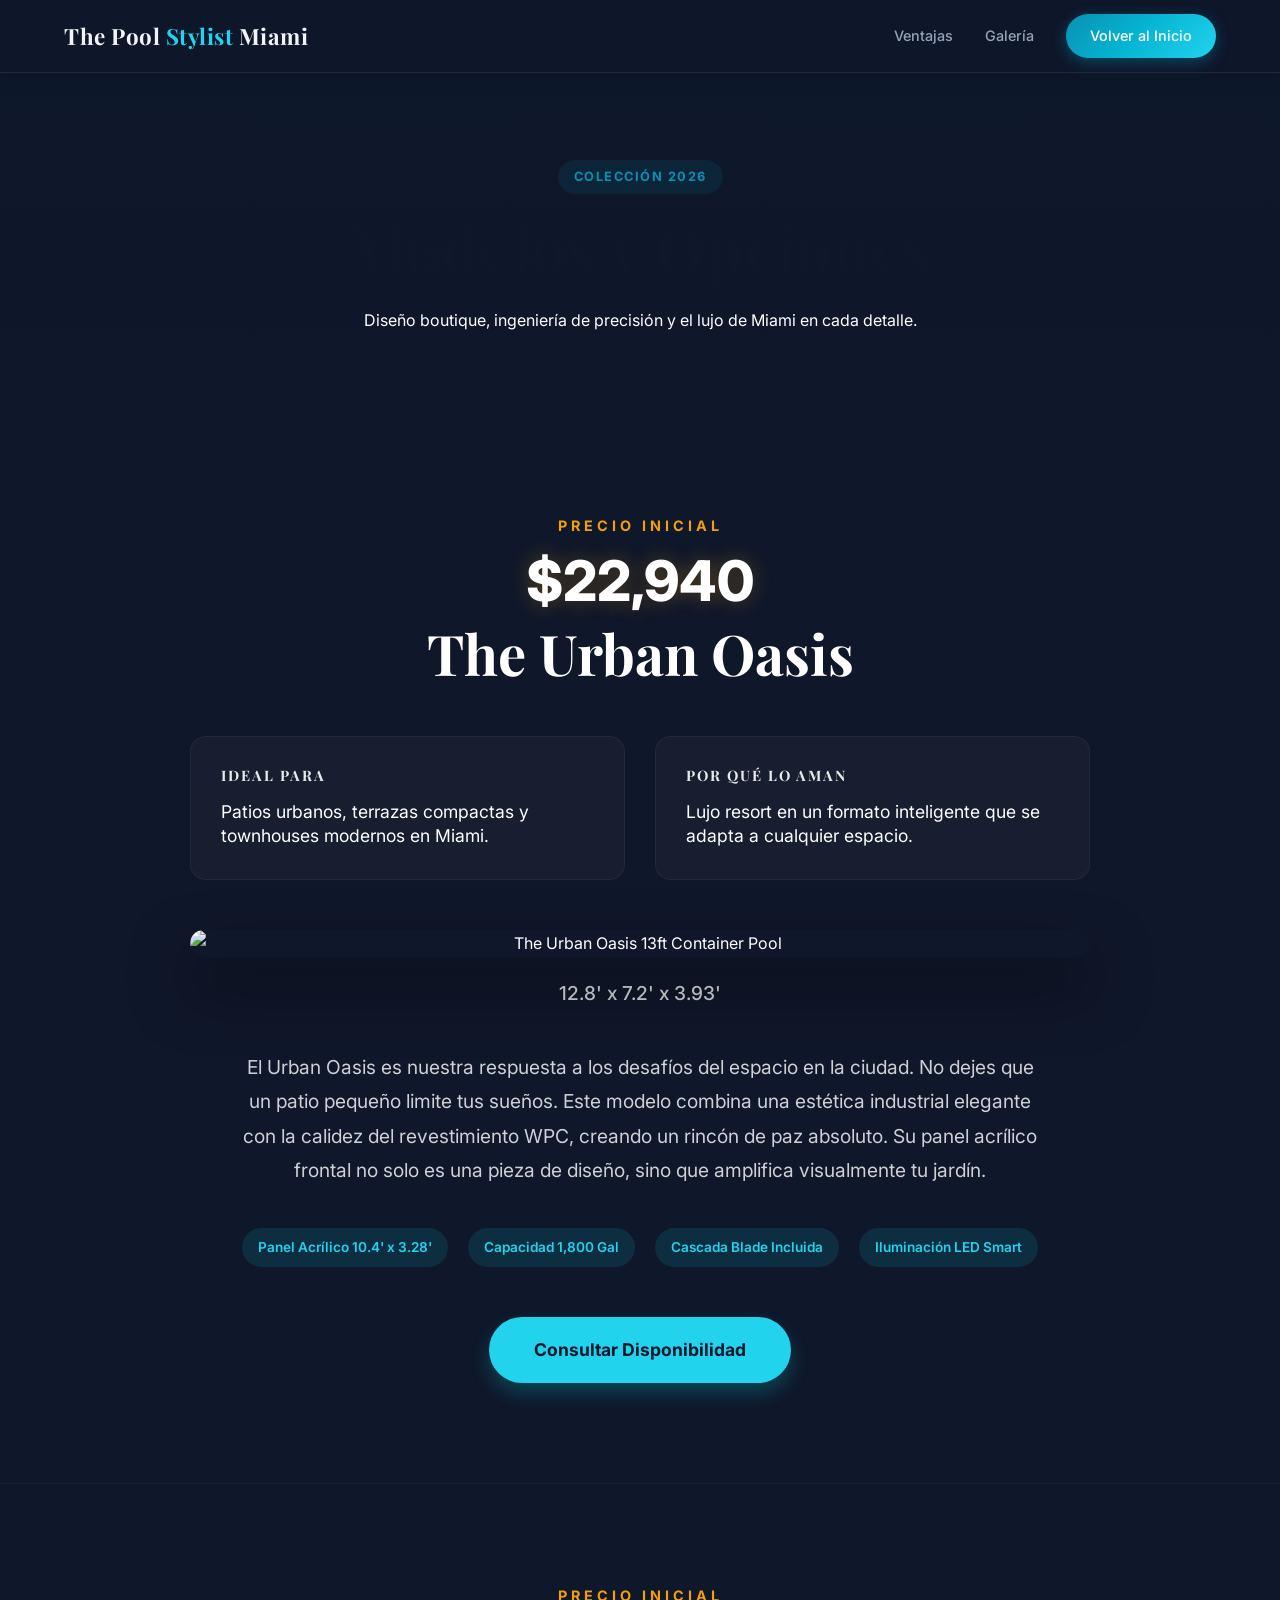
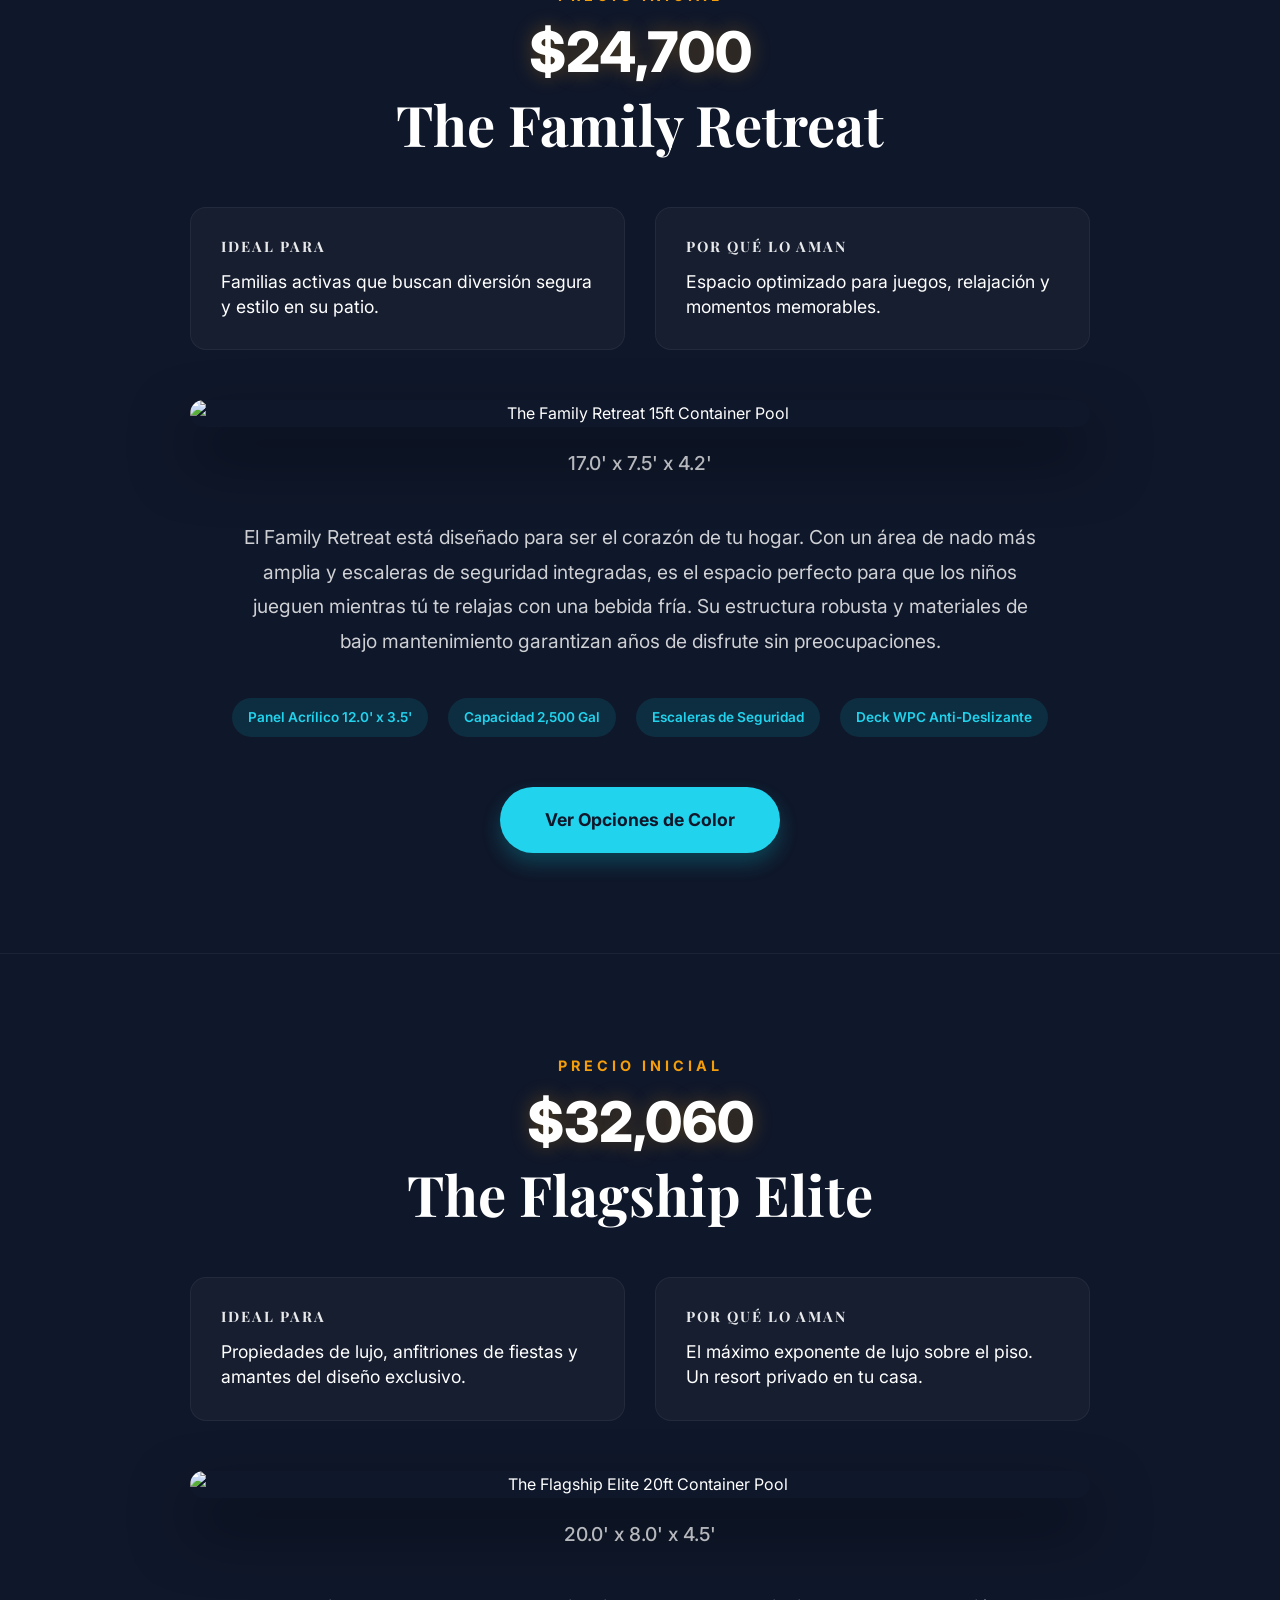
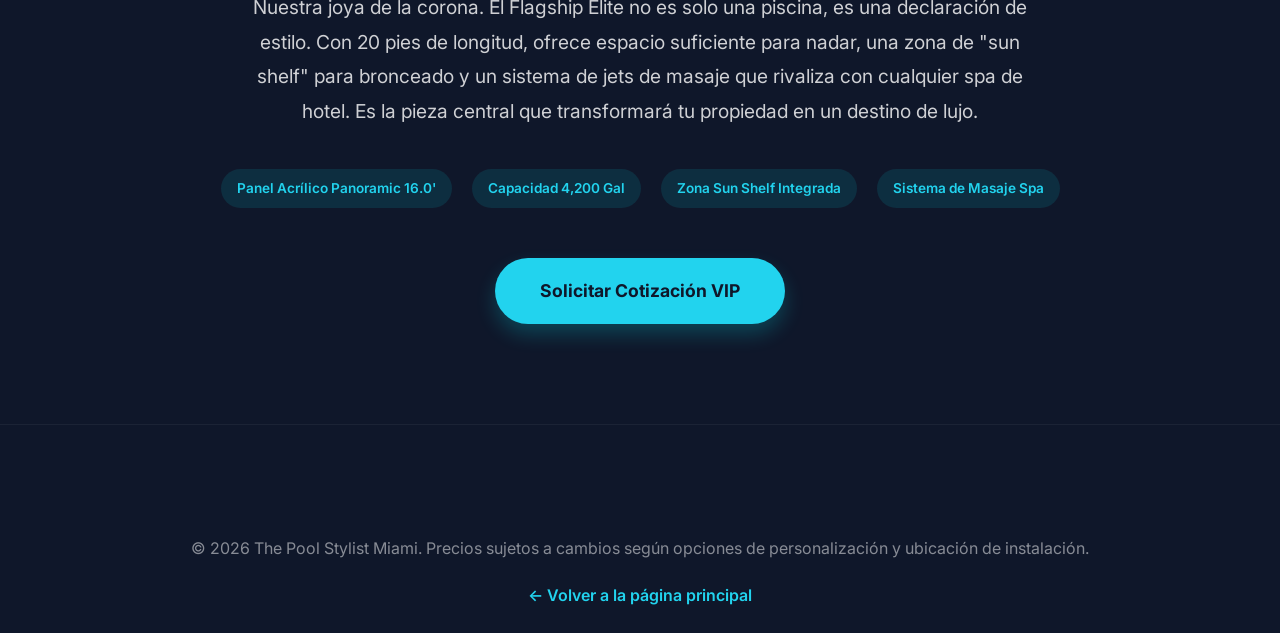
==== commit 1d3de92d: "Update productos.html" ====
--- a/productos.html
+++ b/productos.html
@@ -208,8 +208,7 @@
     <div class="model-container">
       <div class="model-header">
         <span class="model-price">Precio Inicial</span>
-        <span class="price-value">$14,900</span>
-
+        <span class="price-value">$22,940</span>
         <h2 class="model-title">The Urban Oasis</h2>
       </div>
 
@@ -225,7 +224,7 @@
       </div>
 
       <div class="model-image-container">
-        <img src="img/model_12ft.png" alt="The Urban Oasis 13ft Container Pool">
+        <img src="img/Imagen 13' 2.png" alt="The Urban Oasis 13ft Container Pool">
         <p class="model-dimensions">12.8' x 7.2' x 3.93'</p>
       </div>
 
@@ -253,8 +252,7 @@
     <div class="model-container">
       <div class="model-header">
         <span class="model-price">Precio Inicial</span>
-        <span class="price-value">$18,500</span>
-
+        <span class="price-value">$24,700</span>
         <h2 class="model-title">The Family Retreat</h2>
       </div>
 
@@ -270,8 +268,8 @@
       </div>
 
       <div class="model-image-container">
-        <img src="img/model_15ft.png" alt="The Family Retreat 15ft Container Pool">
-        <p class="model-dimensions">15.0' x 7.5' x 4.2'</p>
+        <img src="img/Imagen 15'.png" alt="The Family Retreat 15ft Container Pool">
+        <p class="model-dimensions">17.0' x 7.5' x 4.2'</p>
       </div>
 
       <p class="model-description">
@@ -298,8 +296,7 @@
     <div class="model-container">
       <div class="model-header">
         <span class="model-price">Precio Inicial</span>
-        <span class="price-value">$24,900</span>
-
+        <span class="price-value">$32,060</span>
         <h2 class="model-title">The Flagship Elite</h2>
       </div>
 
@@ -315,7 +312,7 @@
       </div>
 
       <div class="model-image-container">
-        <img src="img/model_20ft.png" alt="The Flagship Elite 20ft Container Pool">
+        <img src="img/Image 20'.png" alt="The Flagship Elite 20ft Container Pool">
         <p class="model-dimensions">20.0' x 8.0' x 4.5'</p>
       </div>
 
